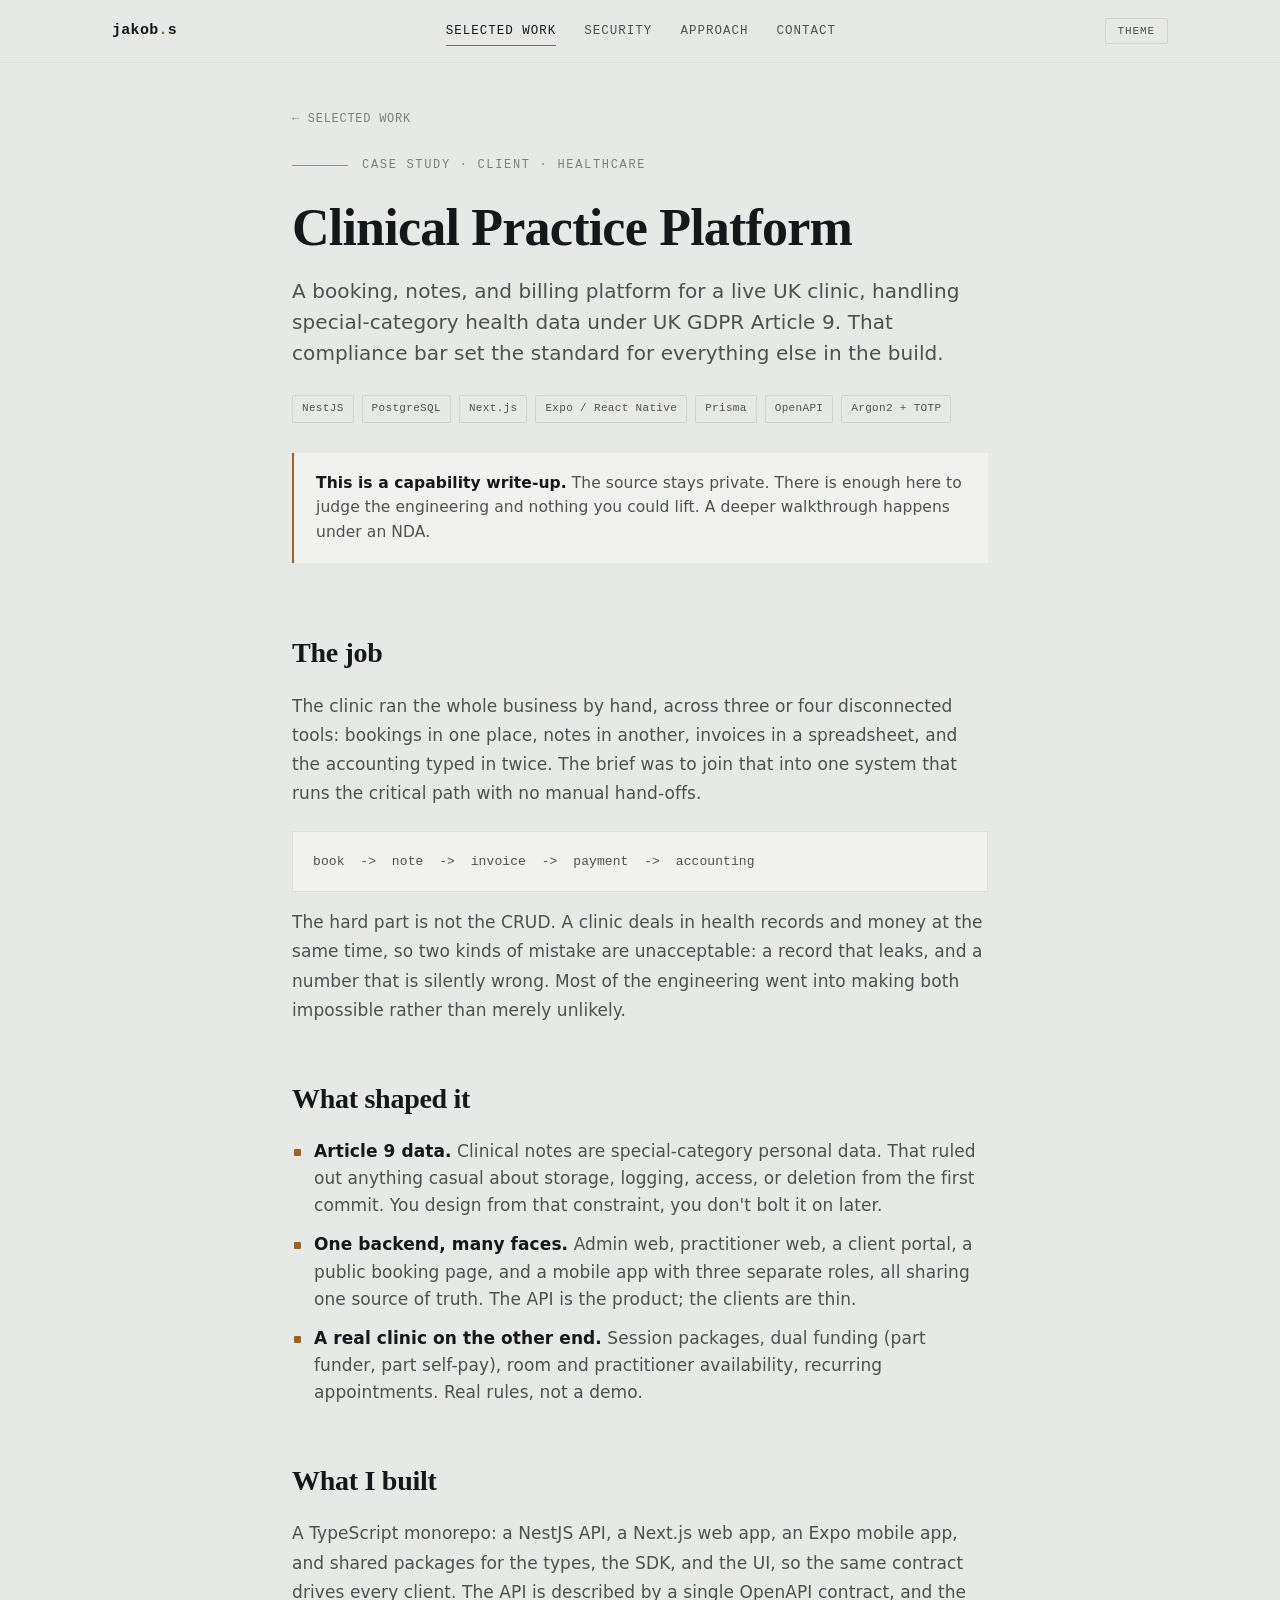
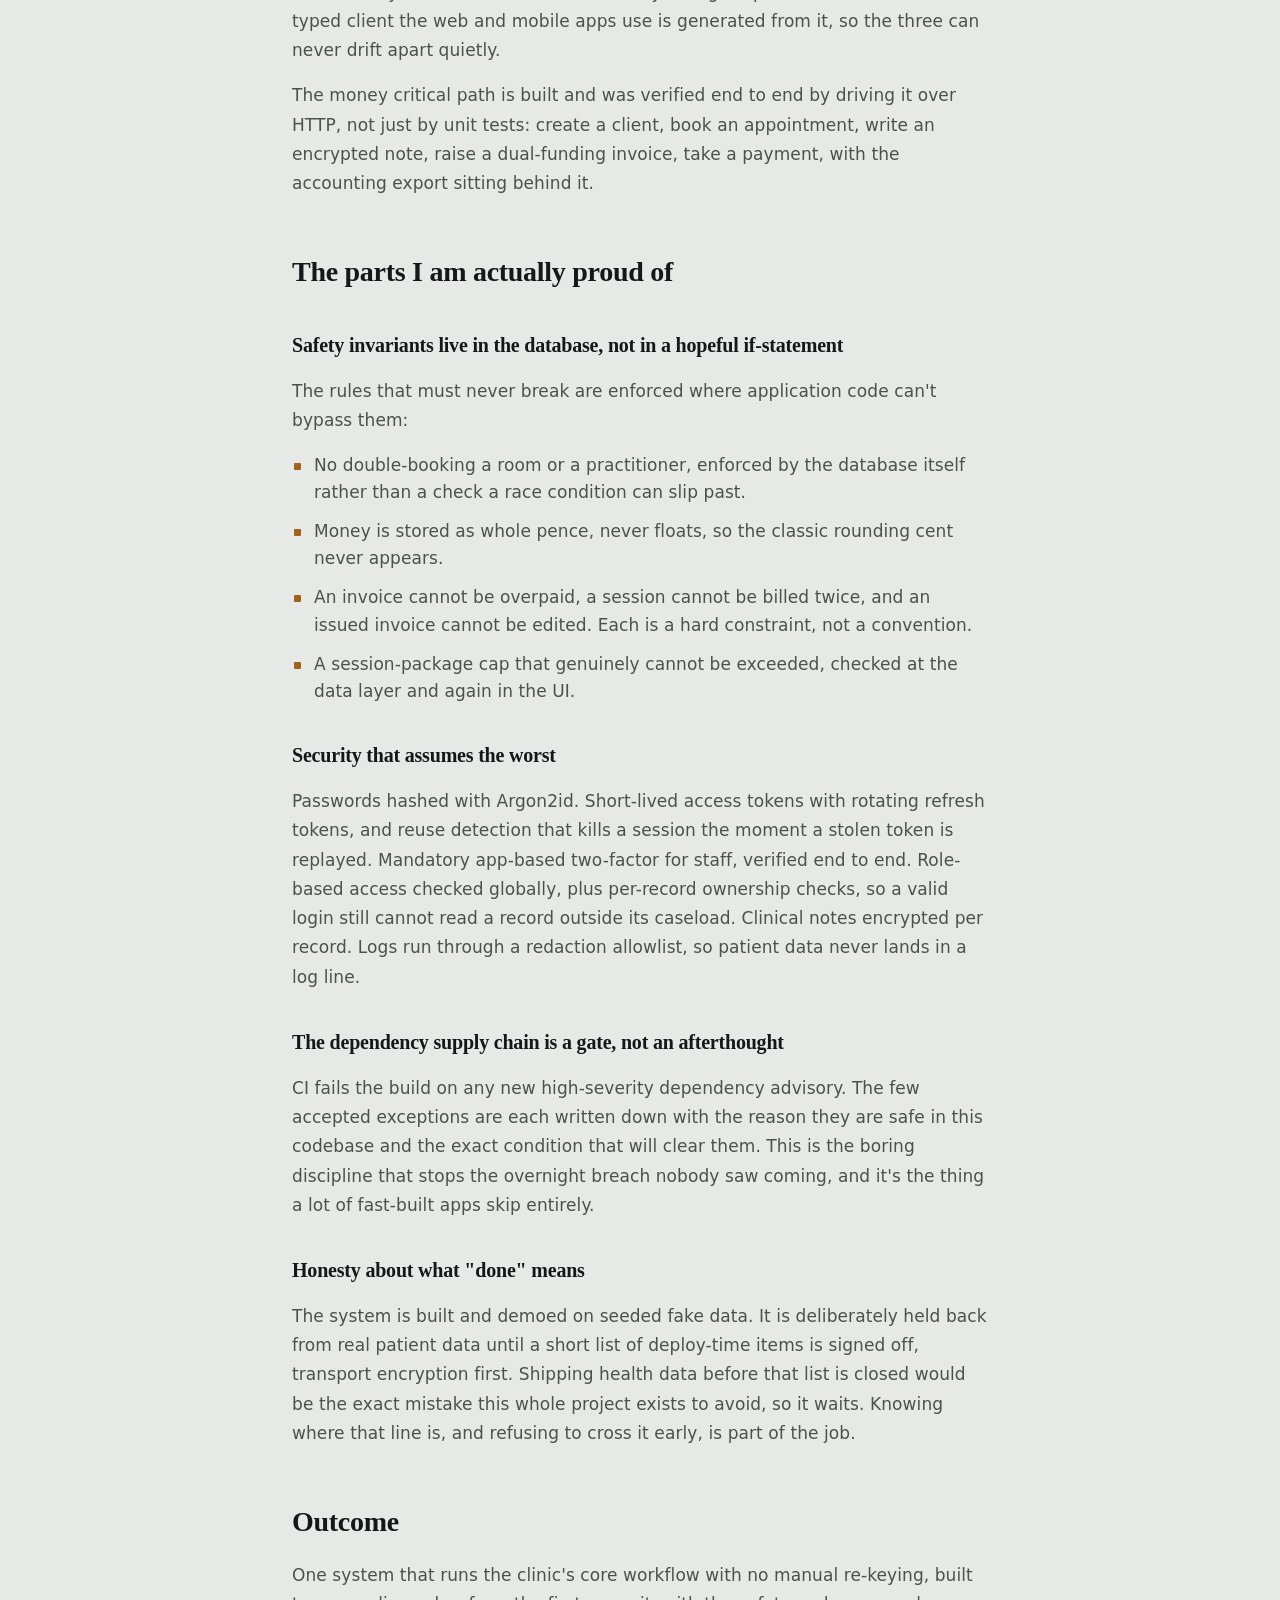
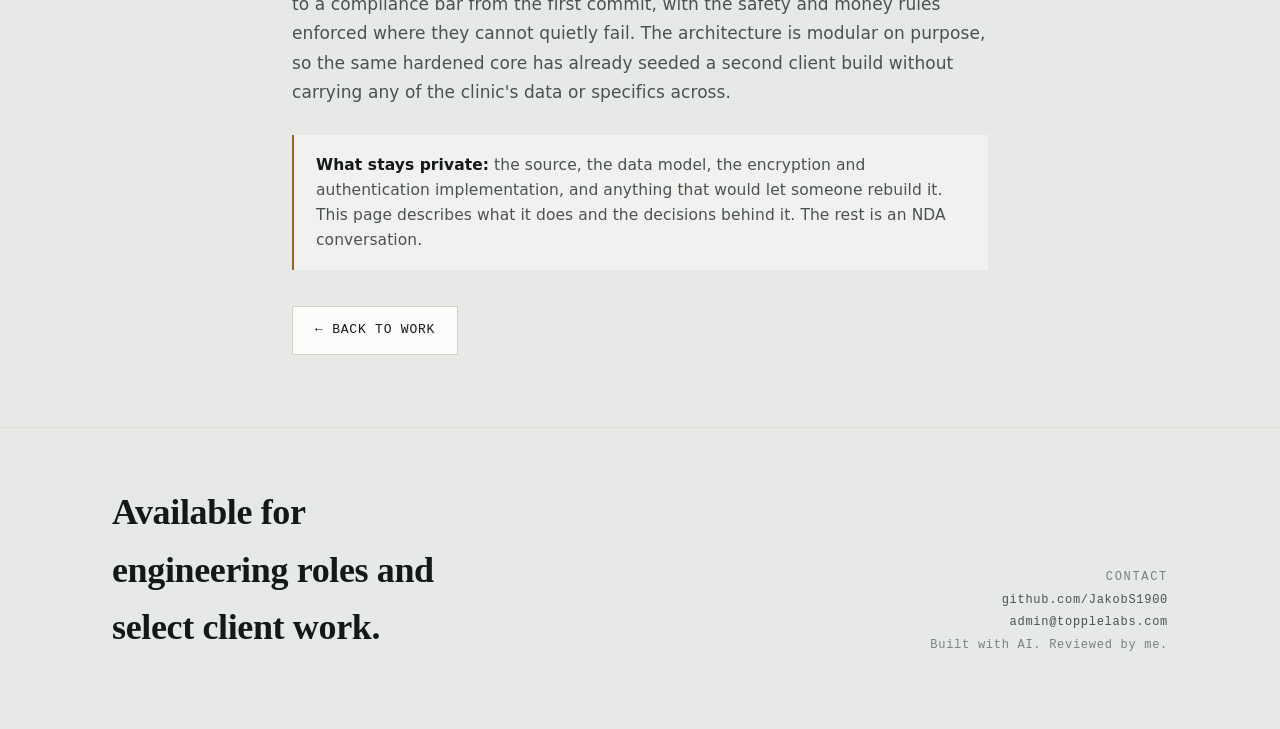
==== clinical-platform.html @ 6838409f "Portfolio site: home, security, clinic case study, live Counterpart demo Static multi-page site, sha" ====
<!DOCTYPE html>
<html lang="en">
<head>
<meta charset="utf-8">
<meta name="viewport" content="width=device-width, initial-scale=1">
<title>Clinical Practice Platform - Jakob S.</title>
<link rel="stylesheet" href="styles.css">
<script>(function(){try{var t=localStorage.getItem('jsz-theme');if(t)document.documentElement.setAttribute('data-theme',t);}catch(e){}})();</script>
</head>
<body>

<header class="bar">
  <div class="wrap">
    <a class="mark" href="index.html">jakob<b>.</b>s</a>
    <nav class="links">
      <a href="index.html#work" class="here">Selected Work</a>
      <a href="security.html">Security</a>
      <a href="index.html#approach">Approach</a>
      <a href="index.html#contact">Contact</a>
    </nav>
    <button class="theme-toggle" onclick="toggleTheme()">Theme</button>
  </div>
</header>

<main class="wrap-narrow">
  <div class="article-head">
    <a class="backlink" href="index.html#work">&larr; Selected Work</a>
    <div class="eyebrow" style="margin-top:26px">
      <span class="rule"></span>
      <span class="readout">Case Study · Client · Healthcare</span>
    </div>
    <h1>Clinical Practice Platform</h1>
    <p class="sub">
      A booking, notes, and billing platform for a live UK clinic, handling
      special-category health data under UK GDPR Article 9. That compliance bar
      set the standard for everything else in the build.
    </p>
    <div class="tagrow">
      <span class="chip">NestJS</span><span class="chip">PostgreSQL</span>
      <span class="chip">Next.js</span><span class="chip">Expo / React Native</span>
      <span class="chip">Prisma</span><span class="chip">OpenAPI</span>
      <span class="chip">Argon2 + TOTP</span>
    </div>
    <div class="callout" style="margin-top:30px">
      <b>This is a capability write-up.</b> The source stays private. There is
      enough here to judge the engineering and nothing you could lift. A deeper
      walkthrough happens under an NDA.
    </div>
  </div>

  <article class="prose">
    <h2>The job</h2>
    <p>
      The clinic ran the whole business by hand, across three or four
      disconnected tools: bookings in one place, notes in another, invoices in a
      spreadsheet, and the accounting typed in twice. The brief was to join that
      into one system that runs the critical path with no manual hand-offs.
    </p>
    <div class="codeblock">book  ->  note  ->  invoice  ->  payment  ->  accounting</div>
    <p>
      The hard part is not the CRUD. A clinic deals in health records and money
      at the same time, so two kinds of mistake are unacceptable: a record that
      leaks, and a number that is silently wrong. Most of the engineering went
      into making both impossible rather than merely unlikely.
    </p>

    <h2>What shaped it</h2>
    <ul>
      <li><b>Article 9 data.</b> Clinical notes are special-category personal data. That ruled out anything casual about storage, logging, access, or deletion from the first commit. You design from that constraint, you don't bolt it on later.</li>
      <li><b>One backend, many faces.</b> Admin web, practitioner web, a client portal, a public booking page, and a mobile app with three separate roles, all sharing one source of truth. The API is the product; the clients are thin.</li>
      <li><b>A real clinic on the other end.</b> Session packages, dual funding (part funder, part self-pay), room and practitioner availability, recurring appointments. Real rules, not a demo.</li>
    </ul>

    <h2>What I built</h2>
    <p>
      A TypeScript monorepo: a NestJS API, a Next.js web app, an Expo mobile app,
      and shared packages for the types, the SDK, and the UI, so the same
      contract drives every client. The API is described by a single OpenAPI
      contract, and the typed client the web and mobile apps use is generated
      from it, so the three can never drift apart quietly.
    </p>
    <p>
      The money critical path is built and was verified end to end by driving it
      over HTTP, not just by unit tests: create a client, book an appointment,
      write an encrypted note, raise a dual-funding invoice, take a payment, with
      the accounting export sitting behind it.
    </p>

    <h2>The parts I am actually proud of</h2>
    <h3>Safety invariants live in the database, not in a hopeful if-statement</h3>
    <p>The rules that must never break are enforced where application code can't bypass them:</p>
    <ul>
      <li>No double-booking a room or a practitioner, enforced by the database itself rather than a check a race condition can slip past.</li>
      <li>Money is stored as whole pence, never floats, so the classic rounding cent never appears.</li>
      <li>An invoice cannot be overpaid, a session cannot be billed twice, and an issued invoice cannot be edited. Each is a hard constraint, not a convention.</li>
      <li>A session-package cap that genuinely cannot be exceeded, checked at the data layer and again in the UI.</li>
    </ul>

    <h3>Security that assumes the worst</h3>
    <p>
      Passwords hashed with Argon2id. Short-lived access tokens with rotating
      refresh tokens, and reuse detection that kills a session the moment a
      stolen token is replayed. Mandatory app-based two-factor for staff,
      verified end to end. Role-based access checked globally, plus per-record
      ownership checks, so a valid login still cannot read a record outside its
      caseload. Clinical notes encrypted per record. Logs run through a redaction
      allowlist, so patient data never lands in a log line.
    </p>

    <h3>The dependency supply chain is a gate, not an afterthought</h3>
    <p>
      CI fails the build on any new high-severity dependency advisory. The few
      accepted exceptions are each written down with the reason they are safe in
      this codebase and the exact condition that will clear them. This is the
      boring discipline that stops the overnight breach nobody saw coming, and
      it's the thing a lot of fast-built apps skip entirely.
    </p>

    <h3>Honesty about what "done" means</h3>
    <p>
      The system is built and demoed on seeded fake data. It is deliberately held
      back from real patient data until a short list of deploy-time items is
      signed off, transport encryption first. Shipping health data before that
      list is closed would be the exact mistake this whole project exists to
      avoid, so it waits. Knowing where that line is, and refusing to cross it
      early, is part of the job.
    </p>

    <h2>Outcome</h2>
    <p>
      One system that runs the clinic's core workflow with no manual re-keying,
      built to a compliance bar from the first commit, with the safety and money
      rules enforced where they cannot quietly fail. The architecture is modular
      on purpose, so the same hardened core has already seeded a second client
      build without carrying any of the clinic's data or specifics across.
    </p>

    <div class="callout">
      <b>What stays private:</b> the source, the data model, the encryption and
      authentication implementation, and anything that would let someone rebuild
      it. This page describes what it does and the decisions behind it. The rest
      is an NDA conversation.
    </div>
  </article>

  <div style="padding:12px 0 72px">
    <a class="btn" href="index.html#work">&larr; Back to work</a>
  </div>
</main>

<footer>
  <div class="wrap foot">
    <h2>Available for engineering roles and select client work.</h2>
    <div class="meta">
      <span class="readout">Contact</span><br>
      <a href="https://github.com/JakobS1900">github.com/JakobS1900</a><br>
      <a href="mailto:admin@topplelabs.com">admin@topplelabs.com</a><br>
      <span style="color:var(--ink-faint)">Built with AI. Reviewed by me.</span>
    </div>
  </div>
</footer>

<script src="app.js"></script>
</body>
</html>
---- styles.css ----
/* Jakob S. portfolio - shared design system ("instrument panel") */

:root{
  --bg:#e7e9e6; --surface:#f1f2ef; --raise:#fbfbf9;
  --ink:#14181a; --ink-soft:#4a524f; --ink-faint:#79817d;
  --line:#cfd3cd; --line-soft:#dde0da;
  --accent:#a1611f; --accent-ink:#8a5219;
  --good:#3f6f4a; --warn:#9a4a2e;
  --shadow:20 25 22;
  --serif:"Iowan Old Style","Palatino Linotype",Palatino,Georgia,"Times New Roman",serif;
  --sans:system-ui,-apple-system,"Segoe UI",Roboto,Helvetica,Arial,sans-serif;
  --mono:"Cascadia Code","Cascadia Mono",Consolas,"SF Mono",Menlo,monospace;
}
@media (prefers-color-scheme:dark){
  :root{
    --bg:#0f1417; --surface:#161c1f; --raise:#1b2226;
    --ink:#e8ebe8; --ink-soft:#9aa3a0; --ink-faint:#69726f;
    --line:#26302f; --line-soft:#1f2827;
    --accent:#d69a4c; --accent-ink:#e2ab63;
    --good:#7bb489; --warn:#d98b64;
    --shadow:0 0 0;
  }
}
:root[data-theme="light"]{
  --bg:#e7e9e6; --surface:#f1f2ef; --raise:#fbfbf9;
  --ink:#14181a; --ink-soft:#4a524f; --ink-faint:#79817d;
  --line:#cfd3cd; --line-soft:#dde0da;
  --accent:#a1611f; --accent-ink:#8a5219; --good:#3f6f4a; --warn:#9a4a2e;
}
:root[data-theme="dark"]{
  --bg:#0f1417; --surface:#161c1f; --raise:#1b2226;
  --ink:#e8ebe8; --ink-soft:#9aa3a0; --ink-faint:#69726f;
  --line:#26302f; --line-soft:#1f2827;
  --accent:#d69a4c; --accent-ink:#e2ab63; --good:#7bb489; --warn:#d98b64;
}

*{box-sizing:border-box}
html{-webkit-text-size-adjust:100%}
body{
  margin:0; background:var(--bg); color:var(--ink);
  font-family:var(--sans); line-height:1.6;
  font-size:17px; letter-spacing:.005em;
  -webkit-font-smoothing:antialiased;
}
.wrap{max-width:1120px; margin:0 auto; padding:0 32px}
.wrap-narrow{max-width:760px; margin:0 auto; padding:0 32px}
a{color:inherit}

.readout{
  font-family:var(--mono); font-size:12px; letter-spacing:.14em;
  text-transform:uppercase; color:var(--ink-faint); font-weight:500;
}
.accent{color:var(--accent)}

/* ---- top bar ---- */
header.bar{
  position:sticky; top:0; z-index:20;
  background:color-mix(in srgb,var(--bg) 88%, transparent);
  backdrop-filter:saturate(1.1) blur(8px);
  border-bottom:1px solid var(--line-soft);
}
.bar .wrap{display:flex; align-items:center; justify-content:space-between; height:62px}
.mark{font-family:var(--mono); font-weight:600; letter-spacing:.02em; font-size:15px; text-decoration:none}
.mark b{color:var(--accent)}
nav.links{display:flex; gap:28px}
nav.links a{
  font-family:var(--mono); font-size:12.5px; letter-spacing:.08em;
  text-transform:uppercase; color:var(--ink-soft); text-decoration:none;
  padding:4px 0; border-bottom:1px solid transparent; transition:.18s;
}
nav.links a:hover,nav.links a.here{color:var(--ink); border-color:var(--accent)}
@media(max-width:720px){nav.links{display:none}}

.theme-toggle{
  font-family:var(--mono); font-size:11px; letter-spacing:.08em; text-transform:uppercase;
  background:none; border:1px solid var(--line); color:var(--ink-soft);
  padding:6px 12px; cursor:pointer; border-radius:2px;
}
.theme-toggle:hover{border-color:var(--accent); color:var(--accent)}

/* ---- hero ---- */
.hero{padding:96px 0 64px; position:relative; overflow:hidden}
.hero::before{
  content:""; position:absolute; inset:0; z-index:0; pointer-events:none;
  background-image:
    linear-gradient(var(--line-soft) 1px,transparent 1px),
    linear-gradient(90deg,var(--line-soft) 1px,transparent 1px);
  background-size:52px 52px;
  -webkit-mask-image:radial-gradient(120% 90% at 20% 0%,#000 0%,transparent 68%);
  mask-image:radial-gradient(120% 90% at 20% 0%,#000 0%,transparent 68%);
  opacity:.5;
}
.hero .wrap{position:relative; z-index:1}
.hero-grid{display:grid; grid-template-columns:1fr; gap:44px; align-items:start}
@media(min-width:900px){.hero-grid{grid-template-columns:1.55fr .95fr; gap:56px}}

/* spec plate */
.plate{
  border:1px solid var(--line); background:var(--raise);
  box-shadow:0 1px 0 var(--line-soft), 0 24px 48px -32px rgba(var(--shadow),.5);
  align-self:start; margin-top:6px;
}
.plate-top{display:flex; align-items:center; justify-content:space-between; padding:16px 18px; border-bottom:1px solid var(--line-soft)}
.pulse{display:inline-flex; align-items:center; gap:8px; font-family:var(--mono); font-size:11px; letter-spacing:.08em; text-transform:uppercase; color:var(--good)}
.pulse i{width:7px; height:7px; border-radius:50%; background:var(--good); box-shadow:0 0 0 0 var(--good); animation:pulse 2.4s ease-out infinite}
@keyframes pulse{0%{box-shadow:0 0 0 0 color-mix(in srgb,var(--good) 55%,transparent)}70%{box-shadow:0 0 0 7px transparent}100%{box-shadow:0 0 0 0 transparent}}
@media (prefers-reduced-motion:reduce){.pulse i{animation:none}}
.plate-rows{margin:0; padding:6px 0}
.plate-rows>div{display:flex; justify-content:space-between; gap:16px; padding:9px 18px; border-bottom:1px solid var(--line-soft)}
.plate-rows>div:last-child{border-bottom:0}
.plate-rows dt{font-family:var(--mono); font-size:11px; letter-spacing:.1em; text-transform:uppercase; color:var(--ink-faint); margin:0}
.plate-rows dd{margin:0; font-size:13.5px; color:var(--ink); text-align:right; font-weight:500}
.plate-foot{padding:13px 18px; font-family:var(--mono); font-size:11px; color:var(--ink-faint); border-top:1px solid var(--line-soft); background:var(--surface)}
.eyebrow{display:flex; align-items:center; gap:14px; margin-bottom:26px}
.eyebrow .rule{height:1px; width:56px; background:var(--accent); opacity:.7}
h1.title{
  font-family:var(--serif); font-weight:600;
  font-size:clamp(40px,6.4vw,74px); line-height:1.02;
  letter-spacing:-.015em; margin:0; text-wrap:balance; max-width:16ch;
}
h1.title em{font-style:italic; color:var(--accent)}
.lede{
  margin:30px 0 0; font-size:clamp(18px,2.1vw,21px);
  color:var(--ink-soft); max-width:56ch; line-height:1.55;
}
.lede strong{color:var(--ink); font-weight:600}
.cta-row{display:flex; gap:14px; flex-wrap:wrap; margin-top:38px}
.btn{
  font-family:var(--mono); font-size:13px; letter-spacing:.06em;
  text-transform:uppercase; text-decoration:none; padding:13px 22px;
  border:1px solid var(--line); color:var(--ink); background:var(--raise);
  transition:.18s; display:inline-flex; align-items:center; gap:10px; cursor:pointer;
}
.btn:hover{border-color:var(--accent); color:var(--accent)}
.btn.solid{background:var(--ink); color:var(--bg); border-color:var(--ink)}
.btn.solid:hover{background:var(--accent); border-color:var(--accent); color:#111}

/* stat strip */
.stats{
  display:grid; grid-template-columns:repeat(4,1fr); gap:1px;
  background:var(--line-soft); border:1px solid var(--line-soft); margin-top:72px;
}
.stat{background:var(--bg); padding:22px 20px}
.stat .n{font-family:var(--serif); font-size:30px; font-weight:600; letter-spacing:-.01em; font-variant-numeric:tabular-nums}
.stat .l{font-family:var(--mono); font-size:11px; letter-spacing:.1em; text-transform:uppercase; color:var(--ink-faint); margin-top:6px}
@media(max-width:720px){.stats{grid-template-columns:repeat(2,1fr)}}

/* ---- section frame ---- */
section.block{padding:84px 0; border-top:1px solid var(--line-soft)}
.sec-head{display:flex; align-items:baseline; justify-content:space-between; gap:20px; margin-bottom:44px; flex-wrap:wrap}
h2{font-family:var(--serif); font-weight:600; font-size:clamp(26px,3.4vw,36px); letter-spacing:-.01em; margin:0; text-wrap:balance}
.sec-head p{margin:8px 0 0; color:var(--ink-soft); max-width:46ch}

/* ---- two-column comparison ---- */
.diff{display:grid; grid-template-columns:1fr 1fr; gap:1px; background:var(--line-soft); border:1px solid var(--line-soft)}
@media(max-width:820px){.diff{grid-template-columns:1fr}}
.col{background:var(--bg); padding:30px 28px}
.col h3{font-family:var(--mono); font-size:12px; letter-spacing:.1em; text-transform:uppercase; margin:0 0 22px; display:flex; align-items:center; gap:10px}
.col.them h3{color:var(--warn)}
.col.me h3{color:var(--good)}
.col h3 .dot{width:8px; height:8px; border-radius:50%; background:currentColor; flex:none}
ul.checks{list-style:none; margin:0; padding:0; display:flex; flex-direction:column; gap:16px}
ul.checks li{display:grid; grid-template-columns:20px 1fr; gap:12px; align-items:start; font-size:15.5px; line-height:1.5}
ul.checks .sym{font-family:var(--mono); font-weight:700; line-height:1.5}
.them .sym{color:var(--warn)}
.me .sym{color:var(--good)}
ul.checks b{font-weight:600}
ul.checks small{display:block; color:var(--ink-faint); font-size:13px; margin-top:2px; font-family:var(--mono); letter-spacing:.02em}
.gate{
  margin-top:26px; padding:18px 22px; border:1px dashed var(--line);
  font-family:var(--mono); font-size:13px; color:var(--ink-soft); line-height:1.7; background:var(--surface);
}
.gate b{color:var(--accent)}

/* ---- work cards ---- */
.work{display:grid; grid-template-columns:1fr 1fr; gap:20px}
@media(max-width:820px){.work{grid-template-columns:1fr}}
.card{
  border:1px solid var(--line-soft); background:var(--surface);
  padding:28px 26px; display:flex; flex-direction:column; gap:0;
  transition:.2s; position:relative; text-decoration:none; color:inherit;
}
.card:hover{border-color:var(--line); transform:translateY(-2px)}
.card .idx{position:absolute; top:24px; right:24px; font-family:var(--mono); font-size:11px; color:var(--ink-faint); letter-spacing:.1em}
.card .kind{font-family:var(--mono); font-size:11px; letter-spacing:.12em; text-transform:uppercase; color:var(--accent); margin-bottom:16px}
.card h3{font-family:var(--serif); font-size:24px; font-weight:600; margin:0 0 10px; letter-spacing:-.01em}
.card p{margin:0 0 20px; color:var(--ink-soft); font-size:15px; line-height:1.55}
.stack{display:flex; flex-wrap:wrap; gap:7px; margin-top:auto}
.chip{font-family:var(--mono); font-size:11px; letter-spacing:.03em; color:var(--ink-soft); border:1px solid var(--line); padding:4px 9px; border-radius:2px}
.lock{display:inline-flex; align-items:center; gap:7px; font-family:var(--mono); font-size:11px; letter-spacing:.06em; text-transform:uppercase; color:var(--ink-faint); margin-top:16px}
.lock::before{content:"-"; color:var(--accent)}

/* ---- approach / diagram ---- */
.appr{display:grid; grid-template-columns:1.1fr .9fr; gap:56px; align-items:start}
@media(max-width:820px){.appr{grid-template-columns:1fr; gap:36px}}
.appr p{color:var(--ink-soft); font-size:16.5px; line-height:1.68}
.appr p strong{color:var(--ink)}
.diagram{border:1px solid var(--line-soft); background:var(--surface); padding:26px; font-family:var(--mono); font-size:12.5px; color:var(--ink-soft); line-height:1.9}
.diagram .row{display:flex; align-items:center; gap:12px}
.diagram .box{border:1px solid var(--line); padding:8px 12px; color:var(--ink); background:var(--bg); flex:none}
.diagram .box.a{border-color:var(--accent); color:var(--accent)}
.diagram .arr{color:var(--ink-faint)}
.diagram .note{color:var(--ink-faint); font-size:11px; padding-left:2px}

/* ---- footer ---- */
footer{border-top:1px solid var(--line-soft); padding:56px 0 72px}
.foot{display:flex; justify-content:space-between; align-items:flex-end; gap:30px; flex-wrap:wrap}
.foot h2{max-width:18ch}
.foot .meta{font-family:var(--mono); font-size:12px; color:var(--ink-faint); letter-spacing:.06em; line-height:1.9; text-align:right}
.foot .meta a{color:var(--ink-soft); text-decoration:none}
.foot .meta a:hover{color:var(--accent)}

/* ---- article / case-study prose ---- */
.article{padding:64px 0 40px}
.backlink{
  font-family:var(--mono); font-size:12px; letter-spacing:.06em; text-transform:uppercase;
  color:var(--ink-faint); text-decoration:none; display:inline-flex; gap:8px; align-items:center;
}
.backlink:hover{color:var(--accent)}
.article-head{padding:40px 0 8px}
.article-head h1{font-family:var(--serif); font-weight:600; font-size:clamp(34px,5vw,52px); letter-spacing:-.015em; margin:22px 0 0; line-height:1.05; text-wrap:balance}
.article-head .sub{margin:20px 0 0; color:var(--ink-soft); font-size:clamp(17px,2vw,20px); line-height:1.55; max-width:60ch}
.tagrow{display:flex; flex-wrap:wrap; gap:8px; margin-top:26px}
.prose{padding:8px 0 24px}
.prose h2{font-size:clamp(22px,3vw,28px); margin:52px 0 0}
.prose h3{font-family:var(--serif); font-weight:600; font-size:20px; margin:34px 0 0; letter-spacing:-.01em}
.prose p{color:var(--ink-soft); font-size:17px; line-height:1.72; margin:16px 0 0; max-width:66ch}
.prose strong{color:var(--ink); font-weight:600}
.prose ul{margin:16px 0 0; padding-left:0; list-style:none; max-width:66ch}
.prose ul li{position:relative; padding-left:22px; margin:12px 0; color:var(--ink-soft); line-height:1.6}
.prose ul li::before{content:""; position:absolute; left:2px; top:11px; width:7px; height:7px; background:var(--accent); border-radius:1px}
.prose ul li b{color:var(--ink)}
.codeblock{
  margin:22px 0 0; border:1px solid var(--line-soft); background:var(--surface);
  padding:18px 20px; font-family:var(--mono); font-size:13px; color:var(--ink-soft);
  line-height:1.8; overflow-x:auto; white-space:pre;
}
.callout{
  margin:28px 0 0; border-left:2px solid var(--accent); background:var(--surface);
  padding:18px 22px; color:var(--ink-soft); font-size:15.5px; line-height:1.6;
}
.callout b{color:var(--ink)}
.demo-note{
  font-family:var(--mono); font-size:11px; letter-spacing:.06em; text-transform:uppercase;
  color:var(--ink-faint); border:1px solid var(--line); border-radius:2px;
  padding:4px 10px; display:inline-flex; gap:8px; align-items:center;
}
.demo-note::before{content:""; width:7px; height:7px; border-radius:50%; background:var(--accent)}

/* ---- failure-class list (security page) ---- */
.fc{padding:26px 28px; border-bottom:1px solid var(--line-soft)}
.fc:last-child{border-bottom:0}
.fc-head{display:flex; align-items:baseline; gap:14px; margin-bottom:14px}
.fc-n{font-family:var(--mono); font-size:12px; letter-spacing:.1em; color:var(--ink-faint)}
.fc-head h3{font-family:var(--serif); font-size:21px; font-weight:600; margin:0; letter-spacing:-.01em}
.fc p{margin:8px 0 0; font-size:15.5px; line-height:1.6; max-width:74ch}
.fc-them{color:var(--ink-soft)}
.fc-them b{color:var(--warn); font-weight:600}
.fc-me{color:var(--ink-soft)}
.fc-me b{color:var(--good); font-weight:600}
@media(min-width:820px){
  .fc{display:grid; grid-template-columns:1fr 1fr; gap:8px 34px; align-items:start}
  .fc-head{grid-column:1 / -1}
}
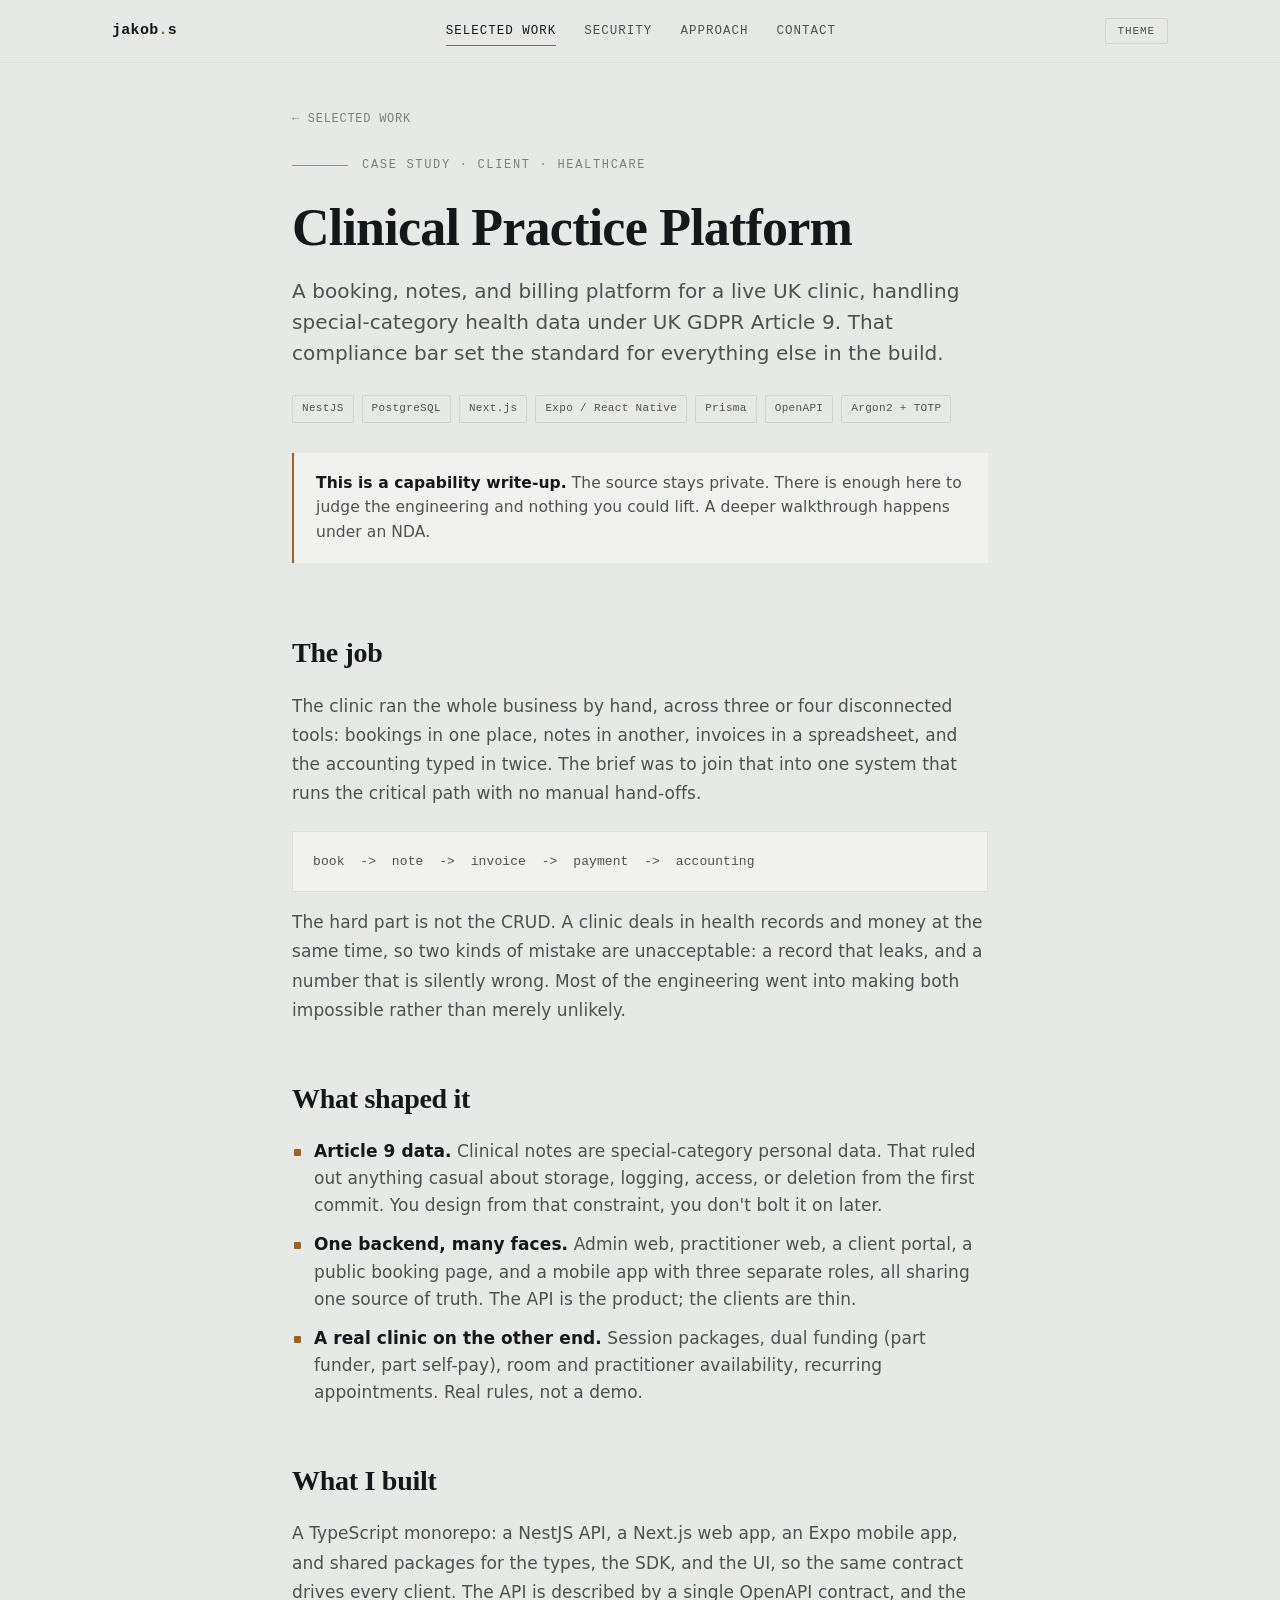
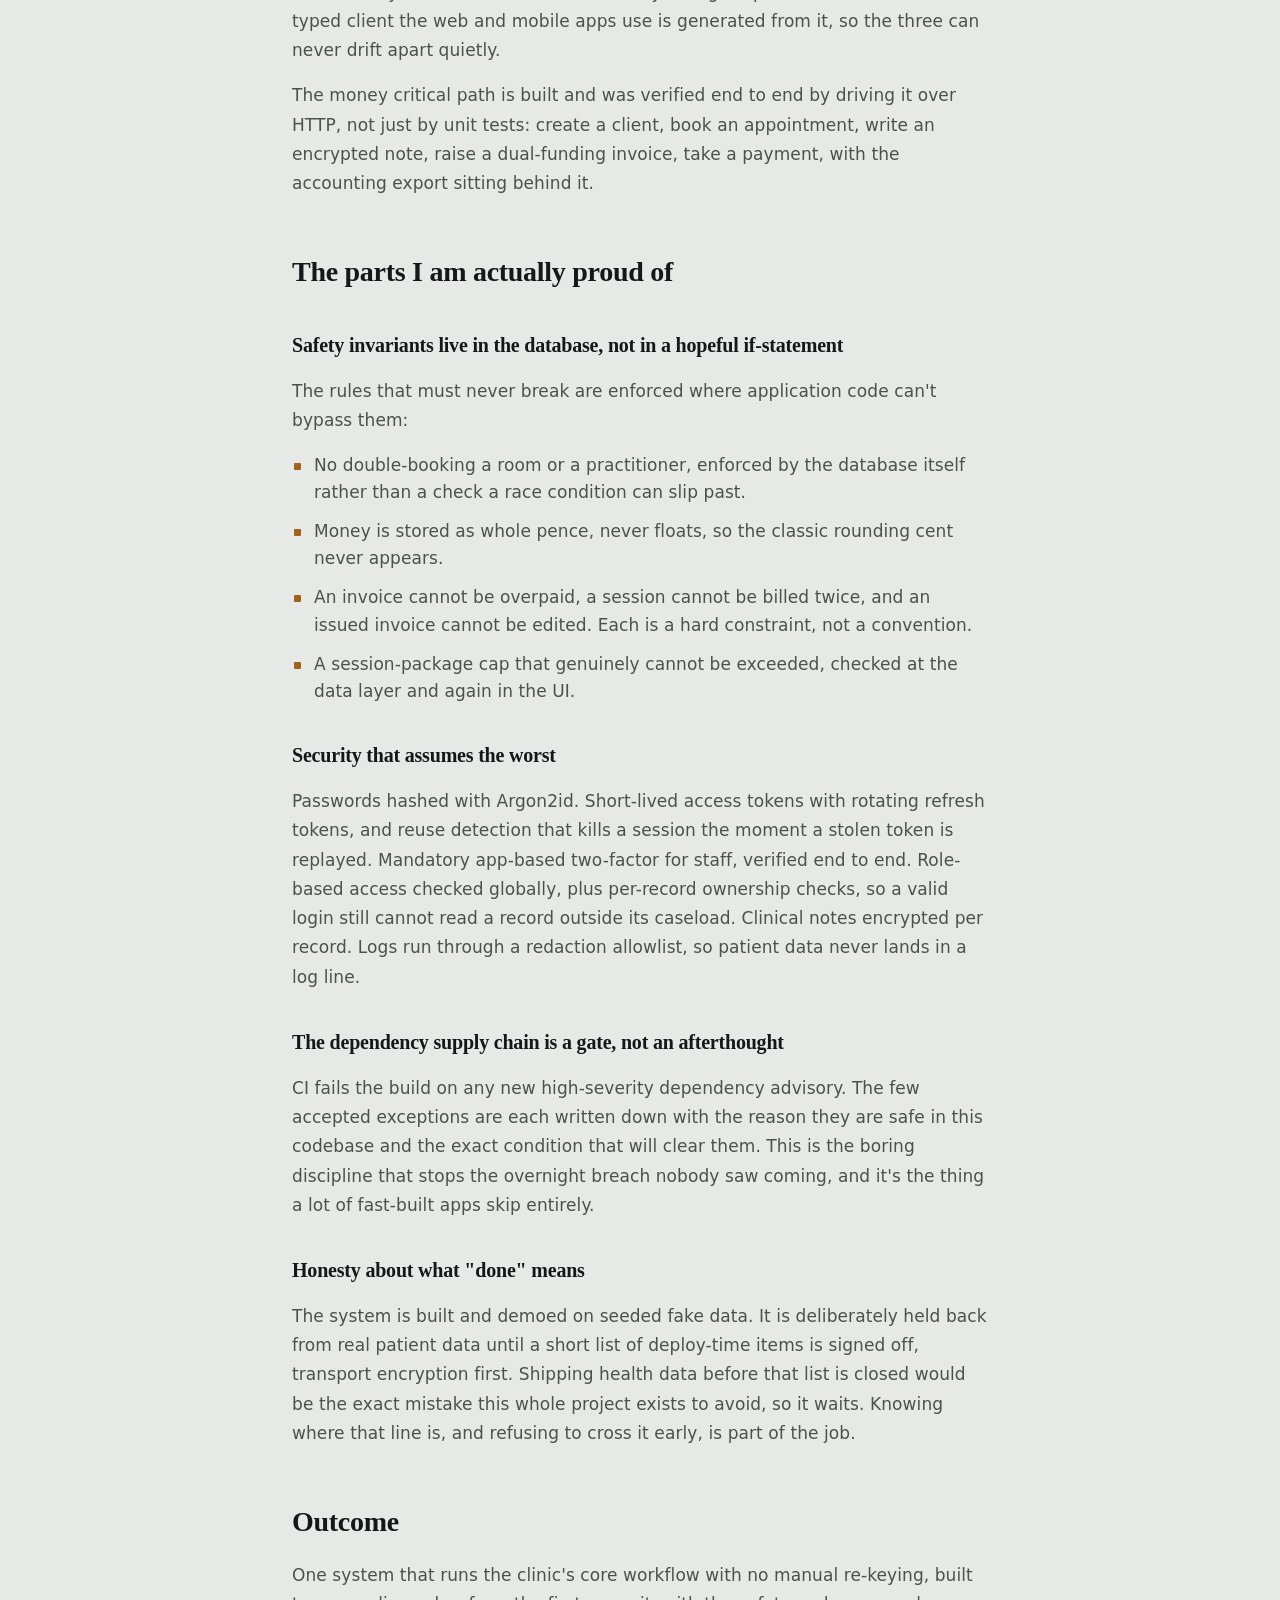
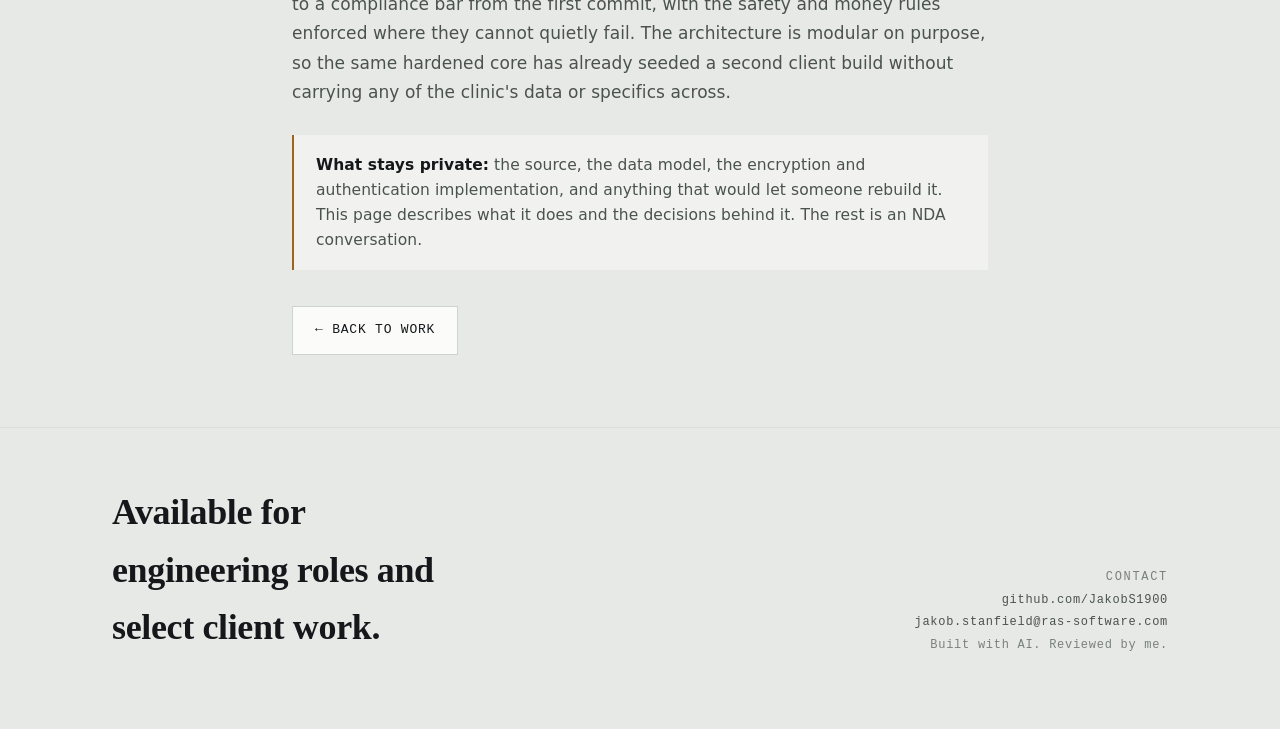
==== commit f301f6dc: "Point contact at the right email, link the live site from the readme" ====
--- a/clinical-platform.html
+++ b/clinical-platform.html
@@ -5,6 +5,14 @@
 <meta name="viewport" content="width=device-width, initial-scale=1">
 <title>Clinical Practice Platform - Jakob S.</title>
 <link rel="stylesheet" href="styles.css">
+<meta name="description" content="Case study: a clinical practice platform handling GDPR Article 9 health data. Custom two-factor auth, per-record encryption, and safety rules enforced in the database.">
+<link rel="icon" type="image/svg+xml" href="favicon.svg">
+<meta property="og:type" content="website">
+<meta property="og:title" content="Clinical Practice Platform - Jakob S.">
+<meta property="og:description" content="Case study: a clinical practice platform handling GDPR Article 9 health data. Custom two-factor auth, per-record encryption, and safety rules enforced in the database.">
+<meta property="og:url" content="https://jakobs1900.github.io/portfolio/clinical-platform.html">
+<meta property="og:image" content="https://jakobs1900.github.io/portfolio/og-image.png">
+<meta name="twitter:card" content="summary_large_image">
 <script>(function(){try{var t=localStorage.getItem('jsz-theme');if(t)document.documentElement.setAttribute('data-theme',t);}catch(e){}})();</script>
 </head>
 <body>
@@ -154,7 +162,7 @@
     <div class="meta">
       <span class="readout">Contact</span><br>
       <a href="https://github.com/JakobS1900">github.com/JakobS1900</a><br>
-      <a href="mailto:admin@topplelabs.com">admin@topplelabs.com</a><br>
+      <a href="mailto:jakob.stanfield@ras-software.com">jakob.stanfield@ras-software.com</a><br>
       <span style="color:var(--ink-faint)">Built with AI. Reviewed by me.</span>
     </div>
   </div>
--- a/styles.css
+++ b/styles.css
@@ -36,6 +36,15 @@
 
 *{box-sizing:border-box}
 html{-webkit-text-size-adjust:100%}
+
+/* visible keyboard focus, accent-tinted, never on mouse click */
+:focus-visible{outline:2px solid var(--accent); outline-offset:3px; border-radius:1px}
+:focus:not(:focus-visible){outline:none}
+
+/* respect reduced-motion across the whole site */
+@media (prefers-reduced-motion:reduce){
+  *{animation-duration:.001ms !important; animation-iteration-count:1 !important; transition-duration:.001ms !important; scroll-behavior:auto !important}
+}
 body{
   margin:0; background:var(--bg); color:var(--ink);
   font-family:var(--sans); line-height:1.6;
@@ -70,6 +79,24 @@
 }
 nav.links a:hover,nav.links a.here{color:var(--ink); border-color:var(--accent)}
 @media(max-width:720px){nav.links{display:none}}
+
+/* mobile nav (injected by app.js) */
+.menu-btn{display:none; flex-direction:column; gap:4px; width:36px; height:32px;
+  align-items:center; justify-content:center; margin-left:auto; margin-right:10px;
+  background:none; border:1px solid var(--line); border-radius:2px; cursor:pointer}
+.menu-btn span{display:block; width:16px; height:1.5px; background:var(--ink-soft); transition:.2s}
+.menu-btn.active span:nth-child(1){transform:translateY(5.5px) rotate(45deg)}
+.menu-btn.active span:nth-child(2){opacity:0}
+.menu-btn.active span:nth-child(3){transform:translateY(-5.5px) rotate(-45deg)}
+.mobile-menu{position:fixed; top:61px; left:0; right:0; z-index:19; background:var(--bg);
+  border-bottom:1px solid var(--line); display:none; flex-direction:column}
+.mobile-menu.open{display:flex}
+.mobile-menu a{font-family:var(--mono); font-size:13px; letter-spacing:.06em; text-transform:uppercase;
+  color:var(--ink-soft); text-decoration:none; padding:15px 32px; border-bottom:1px solid var(--line-soft)}
+.mobile-menu a:last-child{border-bottom:0}
+.mobile-menu a:hover,.mobile-menu a.here{color:var(--accent)}
+@media(max-width:720px){.menu-btn{display:flex}}
+@media(min-width:721px){.mobile-menu{display:none !important}}
 
 .theme-toggle{
   font-family:var(--mono); font-size:11px; letter-spacing:.08em; text-transform:uppercase;
@@ -134,6 +161,7 @@
 .btn:hover{border-color:var(--accent); color:var(--accent)}
 .btn.solid{background:var(--ink); color:var(--bg); border-color:var(--ink)}
 .btn.solid:hover{background:var(--accent); border-color:var(--accent); color:#111}
+.btn[disabled]{opacity:.4; pointer-events:none}
 
 /* stat strip */
 .stats{
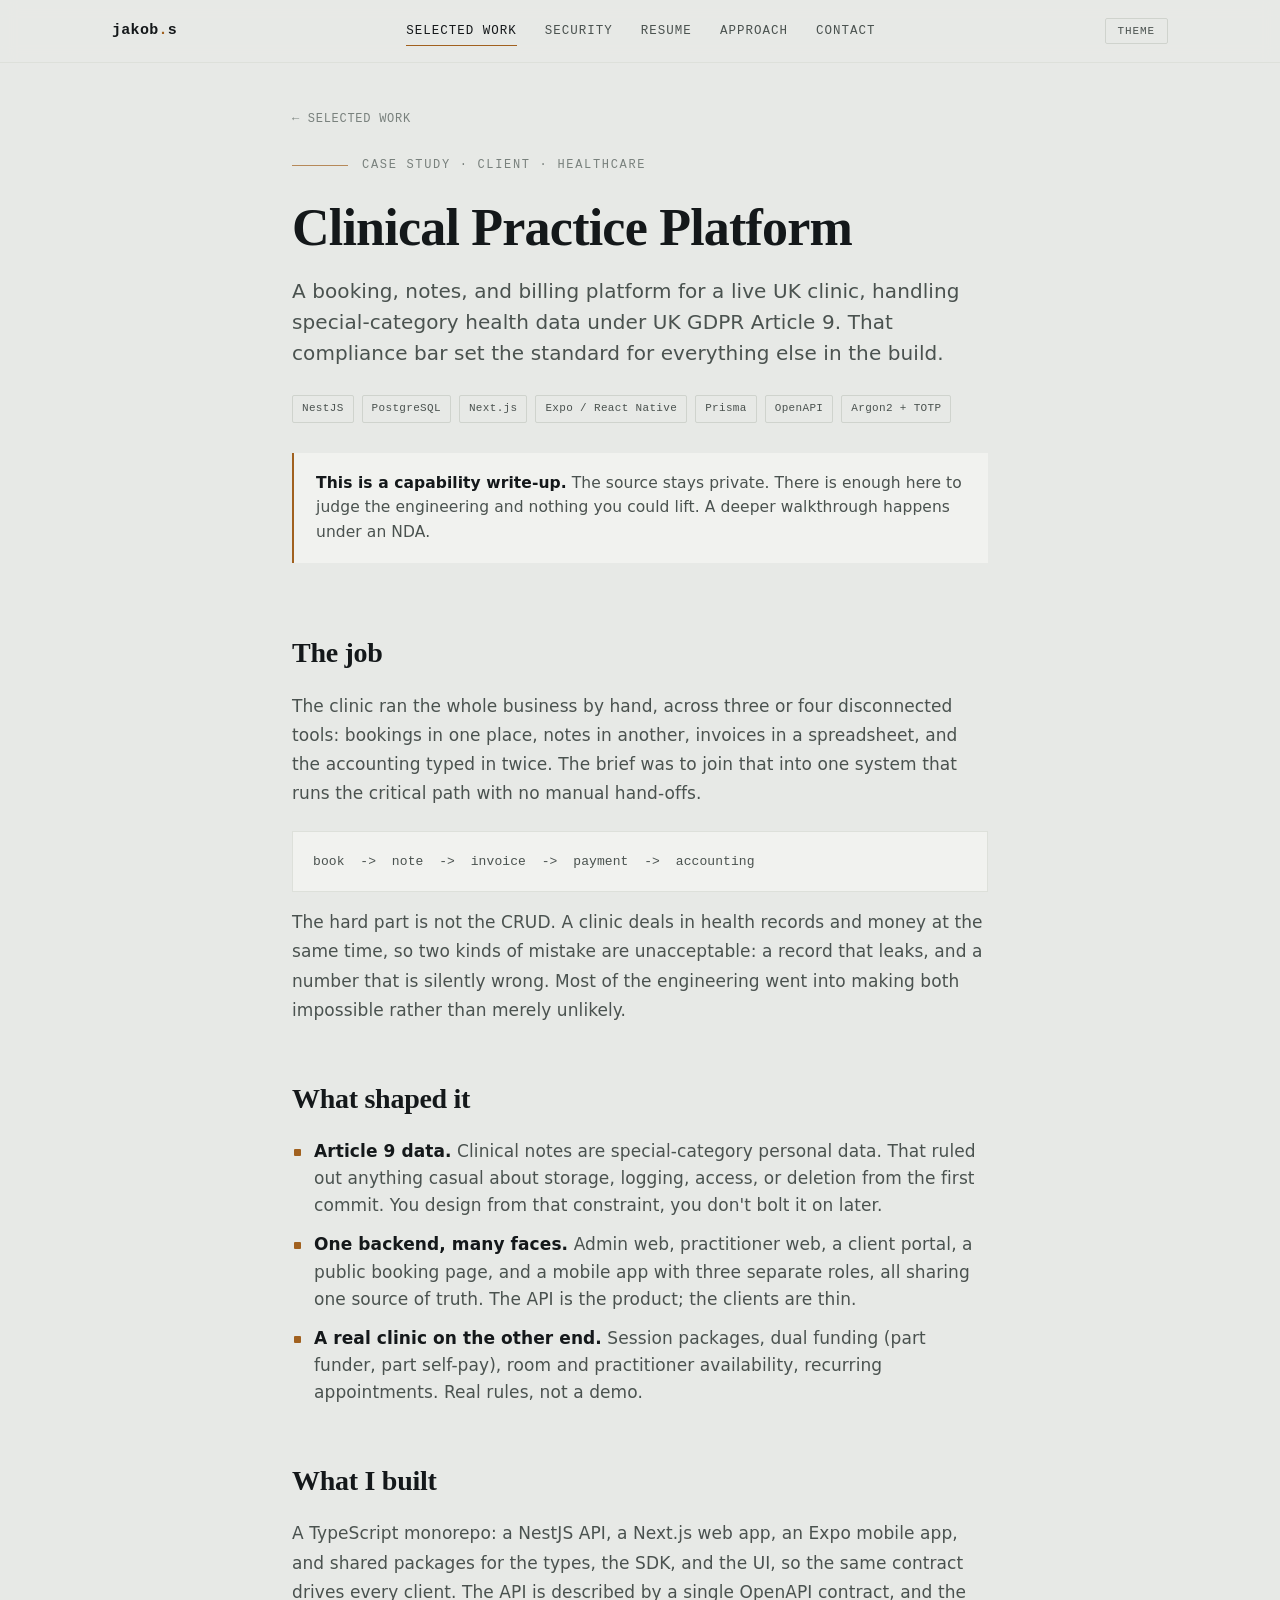
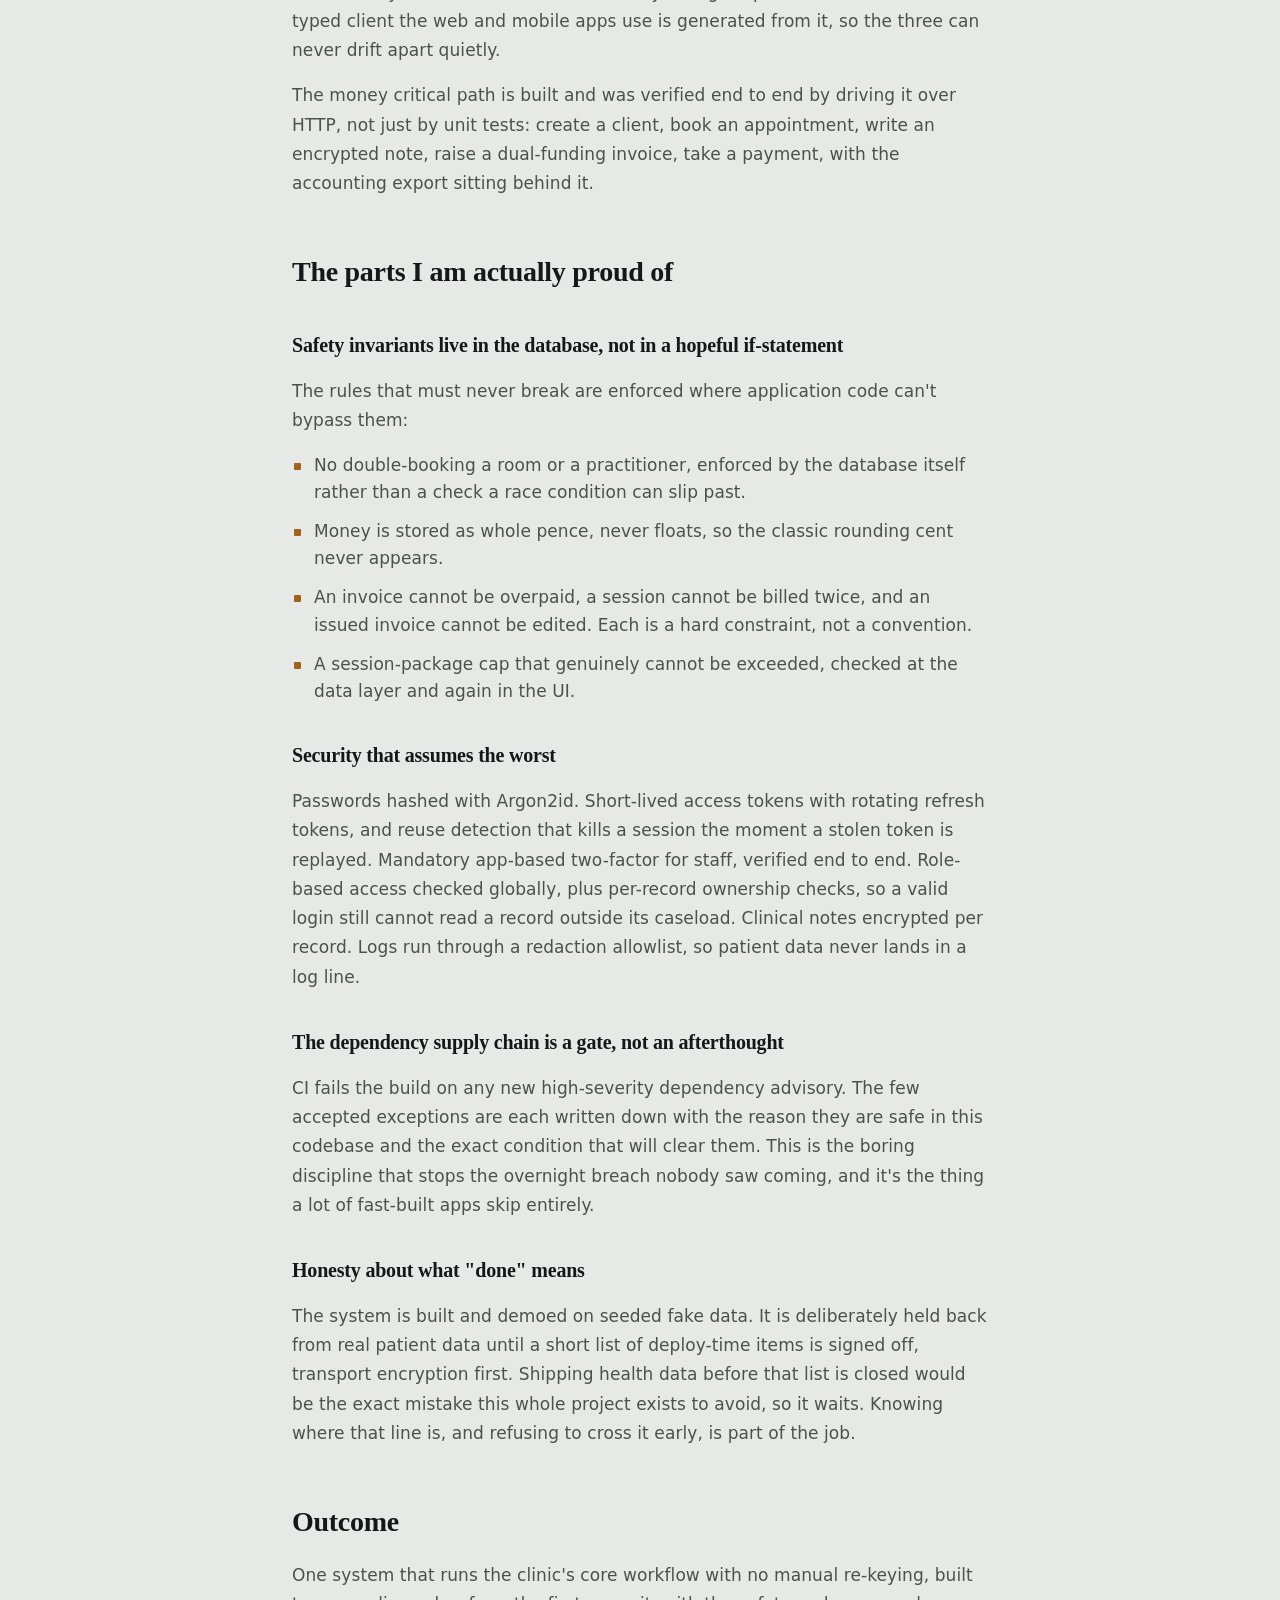
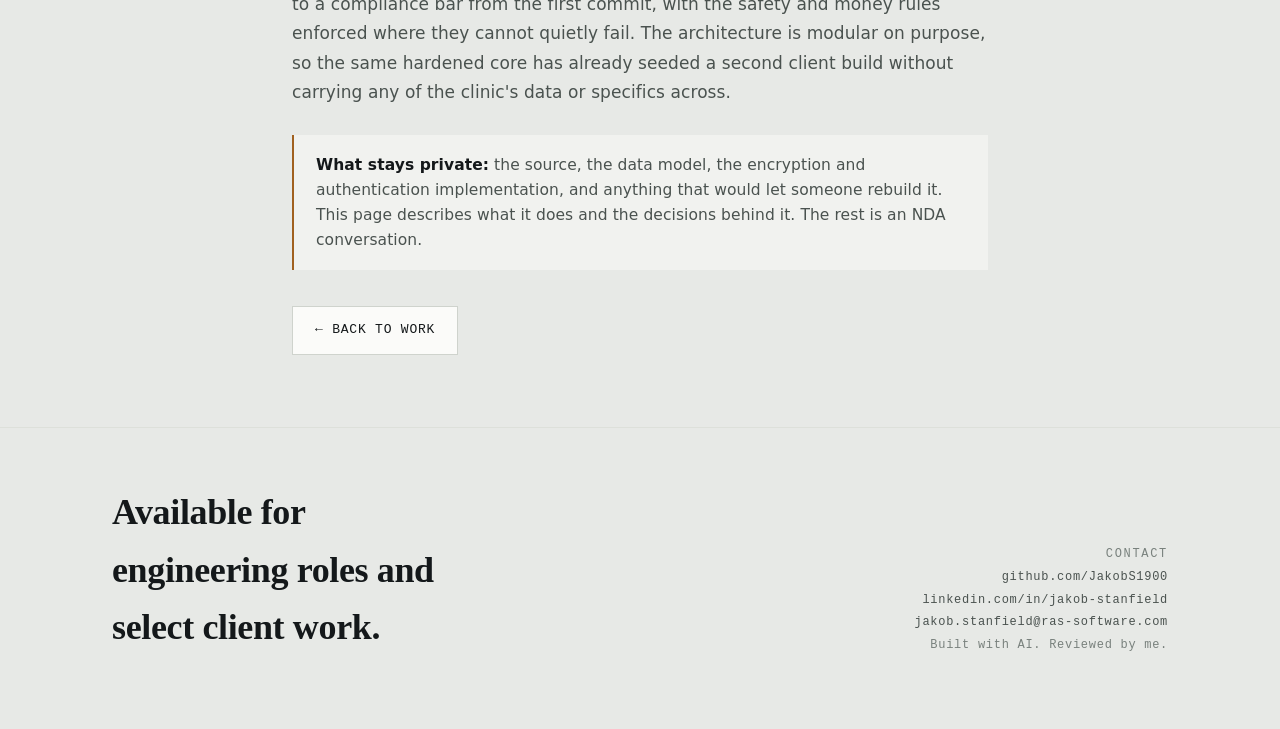
==== commit fbadd026: "Make the site findable: resume page, sitemap, LinkedIn, fifth demo vertical The site has been live f" ====
--- a/clinical-platform.html
+++ b/clinical-platform.html
@@ -23,6 +23,7 @@
     <nav class="links">
       <a href="index.html#work" class="here">Selected Work</a>
       <a href="security.html">Security</a>
+      <a href="resume.html">Resume</a>
       <a href="index.html#approach">Approach</a>
       <a href="index.html#contact">Contact</a>
     </nav>
@@ -162,6 +163,7 @@
     <div class="meta">
       <span class="readout">Contact</span><br>
       <a href="https://github.com/JakobS1900">github.com/JakobS1900</a><br>
+      <a href="https://www.linkedin.com/in/jakob-stanfield-65a4b85a/">linkedin.com/in/jakob-stanfield</a><br>
       <a href="mailto:jakob.stanfield@ras-software.com">jakob.stanfield@ras-software.com</a><br>
       <span style="color:var(--ink-faint)">Built with AI. Reviewed by me.</span>
     </div>
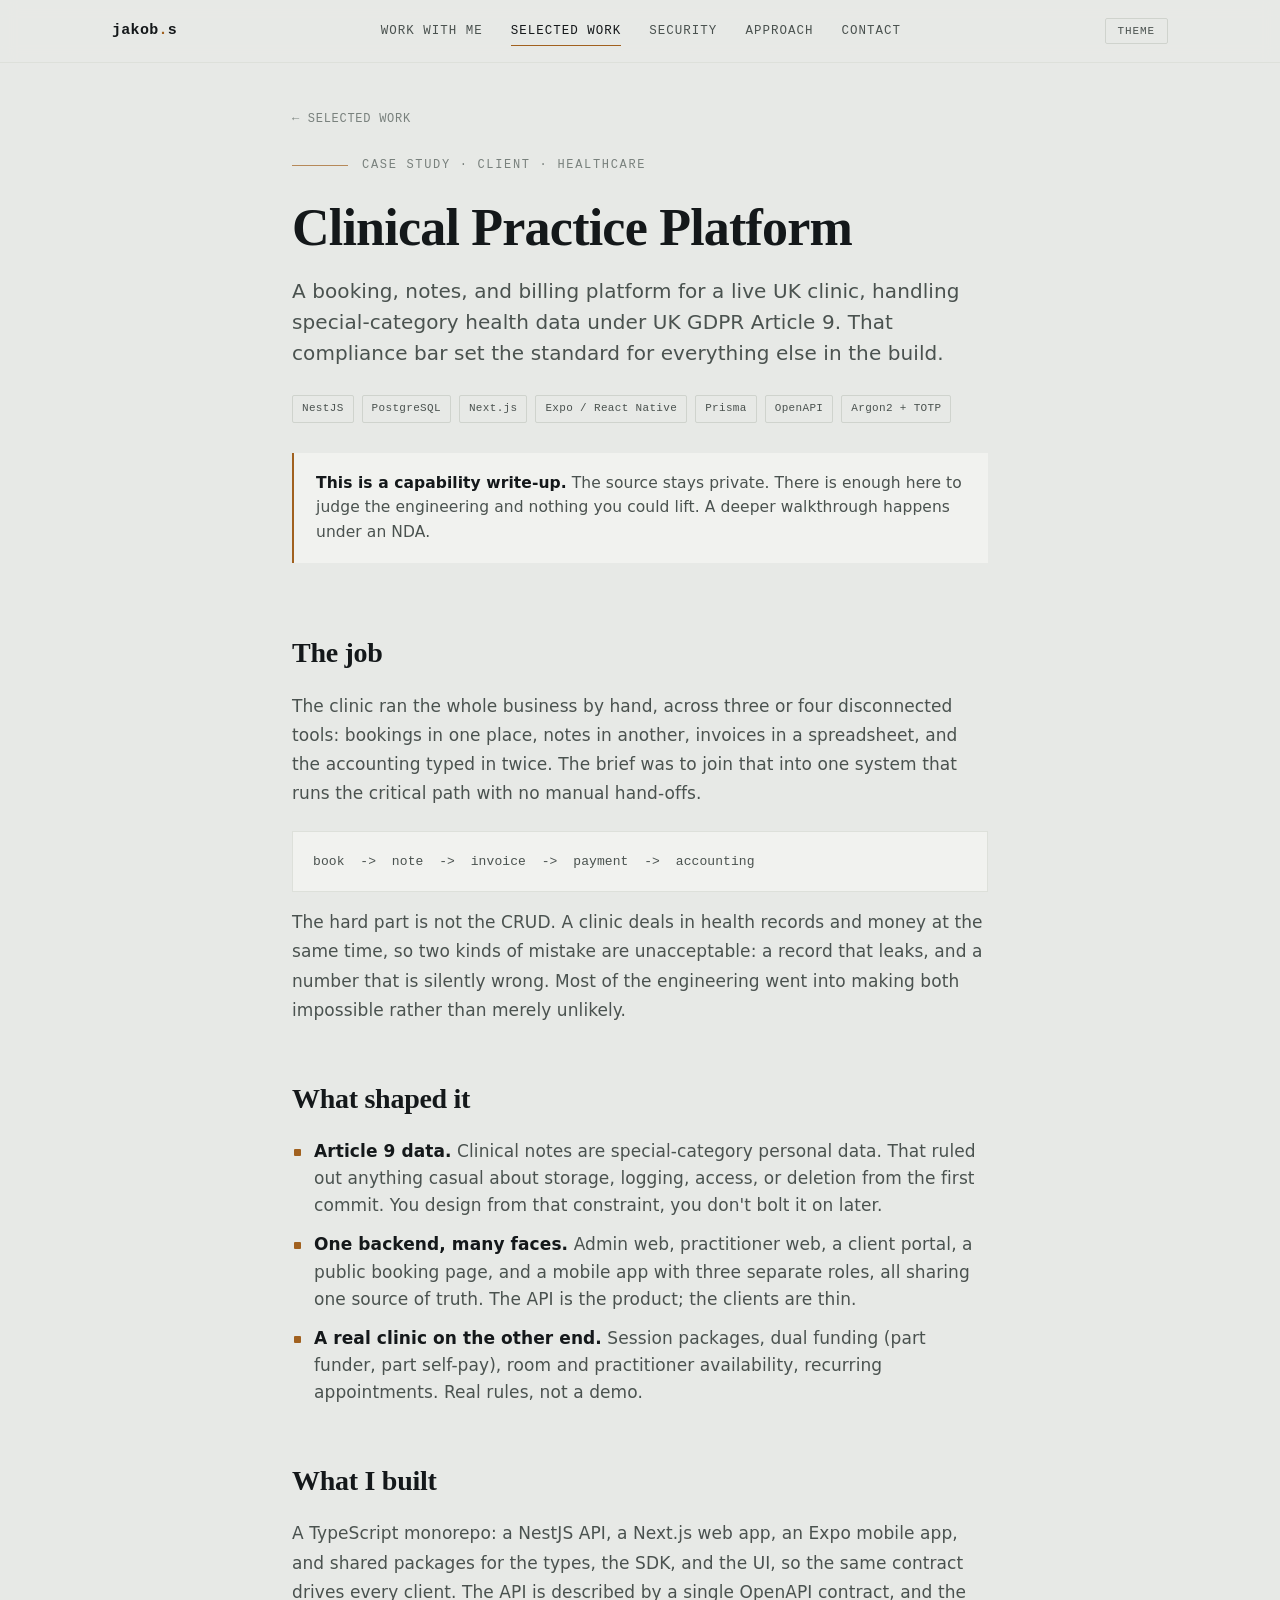
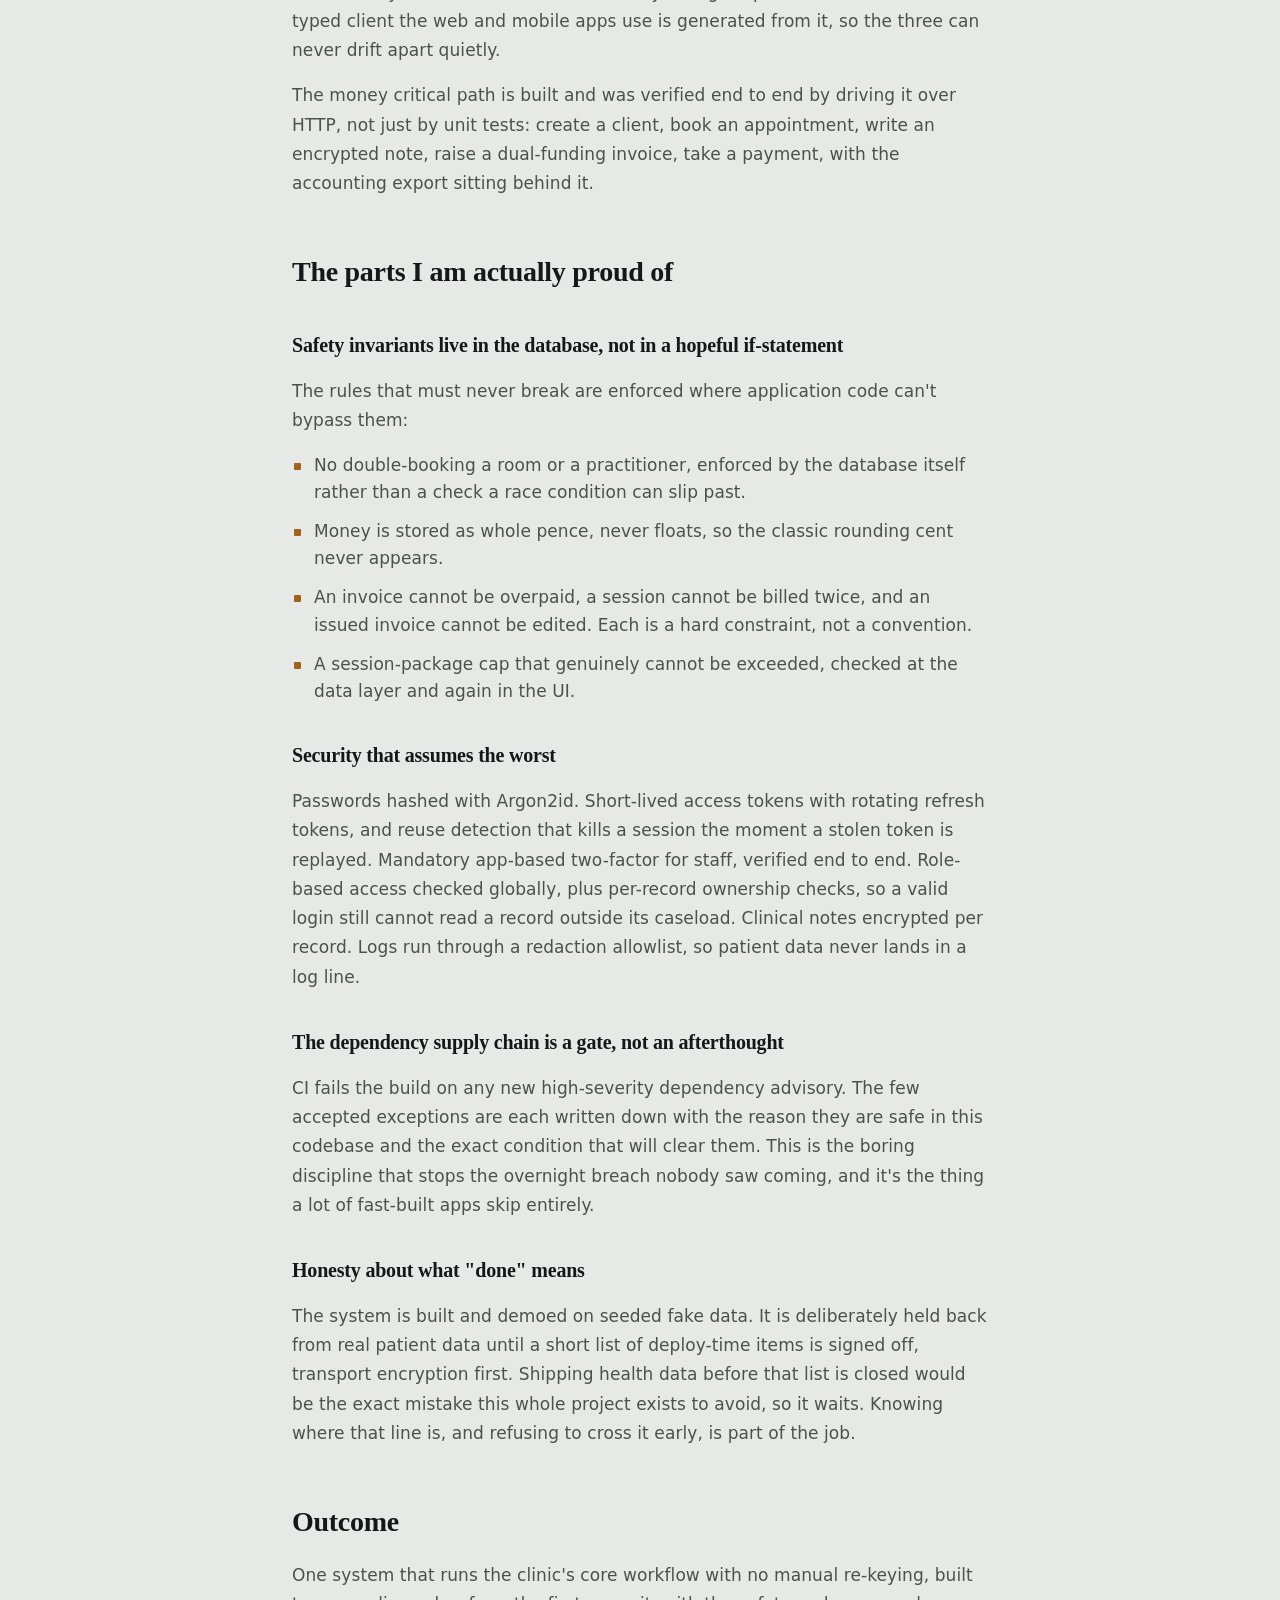
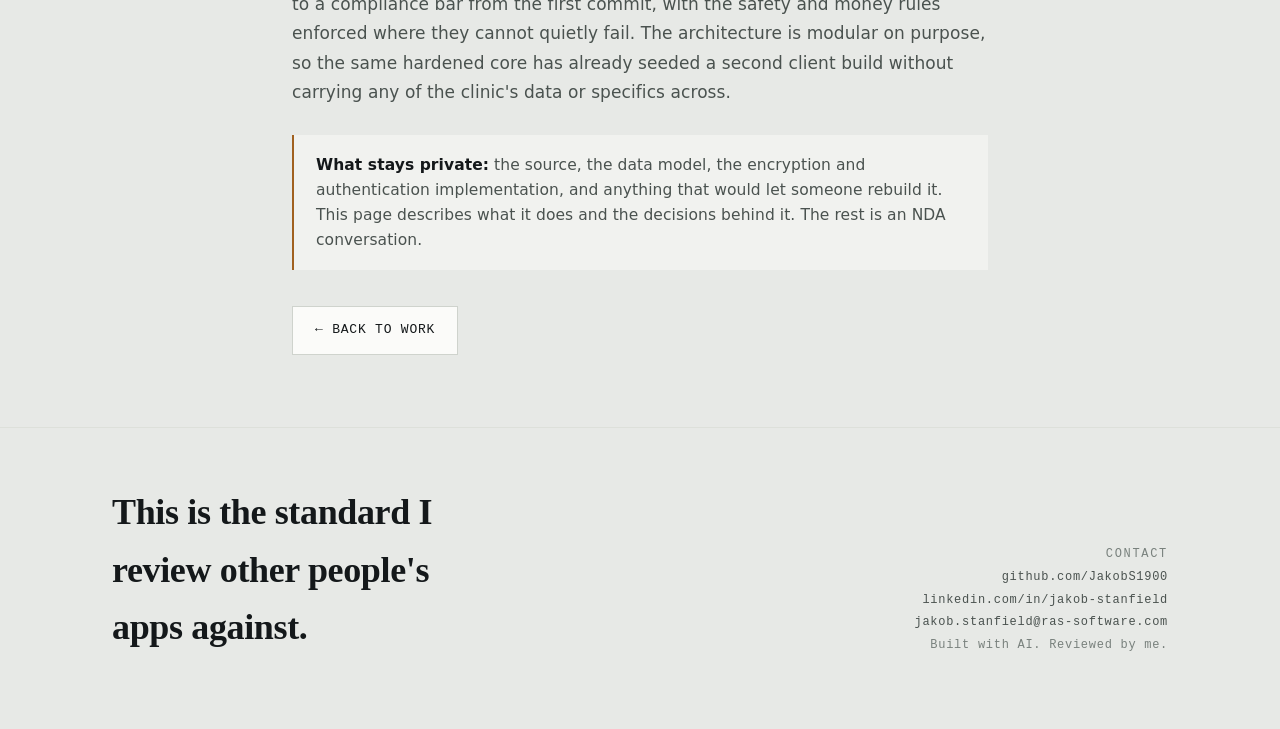
==== commit b65a7aa9: "Add services page: fixed-price reviews, published checklist and rubric Separate the buyer path from " ====
--- a/clinical-platform.html
+++ b/clinical-platform.html
@@ -21,9 +21,9 @@
   <div class="wrap">
     <a class="mark" href="index.html">jakob<b>.</b>s</a>
     <nav class="links">
+      <a href="work-with-me.html">Work With Me</a>
       <a href="index.html#work" class="here">Selected Work</a>
       <a href="security.html">Security</a>
-      <a href="resume.html">Resume</a>
       <a href="index.html#approach">Approach</a>
       <a href="index.html#contact">Contact</a>
     </nav>
@@ -159,7 +159,7 @@
 
 <footer>
   <div class="wrap foot">
-    <h2>Available for engineering roles and select client work.</h2>
+    <h2>This is the standard I review other people's apps against.</h2>
     <div class="meta">
       <span class="readout">Contact</span><br>
       <a href="https://github.com/JakobS1900">github.com/JakobS1900</a><br>
@@ -171,5 +171,6 @@
 </footer>
 
 <script src="app.js"></script>
+<script data-goatcounter="https://js101923.goatcounter.com/count" async src="https://gc.zgo.at/count.js"></script>
 </body>
 </html>
--- a/styles.css
+++ b/styles.css
@@ -210,13 +210,20 @@
 }
 .card:hover{border-color:var(--line); transform:translateY(-2px)}
 .card .idx{position:absolute; top:24px; right:24px; font-family:var(--mono); font-size:11px; color:var(--ink-faint); letter-spacing:.1em}
-.card .kind{font-family:var(--mono); font-size:11px; letter-spacing:.12em; text-transform:uppercase; color:var(--accent); margin-bottom:16px}
+.card .kind{font-family:var(--mono); font-size:11px; letter-spacing:.12em; text-transform:uppercase; color:var(--accent); margin-bottom:16px; padding-right:38px}
 .card h3{font-family:var(--serif); font-size:24px; font-weight:600; margin:0 0 10px; letter-spacing:-.01em}
 .card p{margin:0 0 20px; color:var(--ink-soft); font-size:15px; line-height:1.55}
 .stack{display:flex; flex-wrap:wrap; gap:7px; margin-top:auto}
 .chip{font-family:var(--mono); font-size:11px; letter-spacing:.03em; color:var(--ink-soft); border:1px solid var(--line); padding:4px 9px; border-radius:2px}
 .lock{display:inline-flex; align-items:center; gap:7px; font-family:var(--mono); font-size:11px; letter-spacing:.06em; text-transform:uppercase; color:var(--ink-faint); margin-top:16px}
 .lock::before{content:"-"; color:var(--accent)}
+
+/* ---- pricing (work-with-me) ---- */
+.price{display:flex; align-items:baseline; gap:10px; margin-top:18px; padding-top:16px; border-top:1px solid var(--line-soft)}
+.price .amt{font-family:var(--serif); font-size:30px; font-weight:600; letter-spacing:-.01em; font-variant-numeric:tabular-nums; color:var(--ink)}
+.price .was{font-family:var(--mono); font-size:11px; letter-spacing:.08em; text-transform:uppercase; color:var(--ink-faint)}
+.price-note{font-family:var(--mono); font-size:11.5px; line-height:1.6; color:var(--ink-faint); margin-top:8px}
+.card>.btn{align-self:flex-start}
 
 /* ---- approach / diagram ---- */
 .appr{display:grid; grid-template-columns:1.1fr .9fr; gap:56px; align-items:start}
